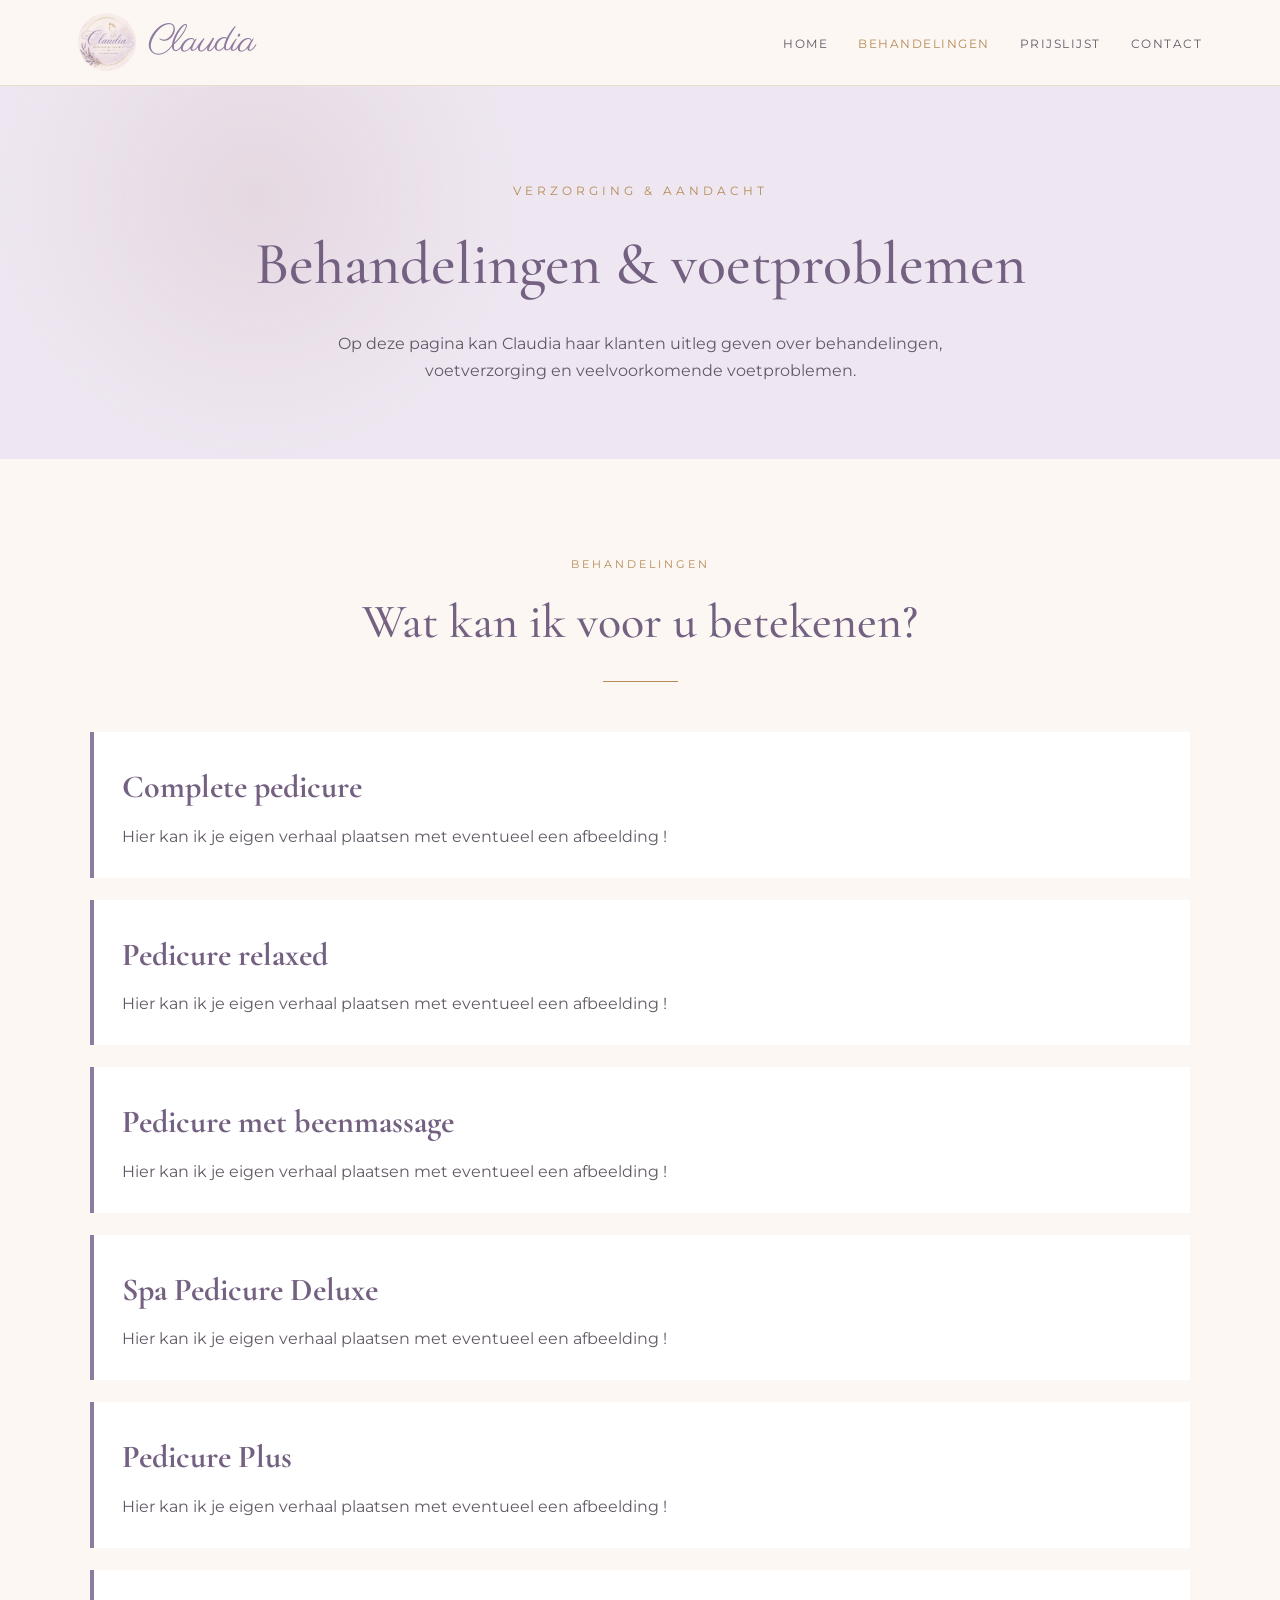
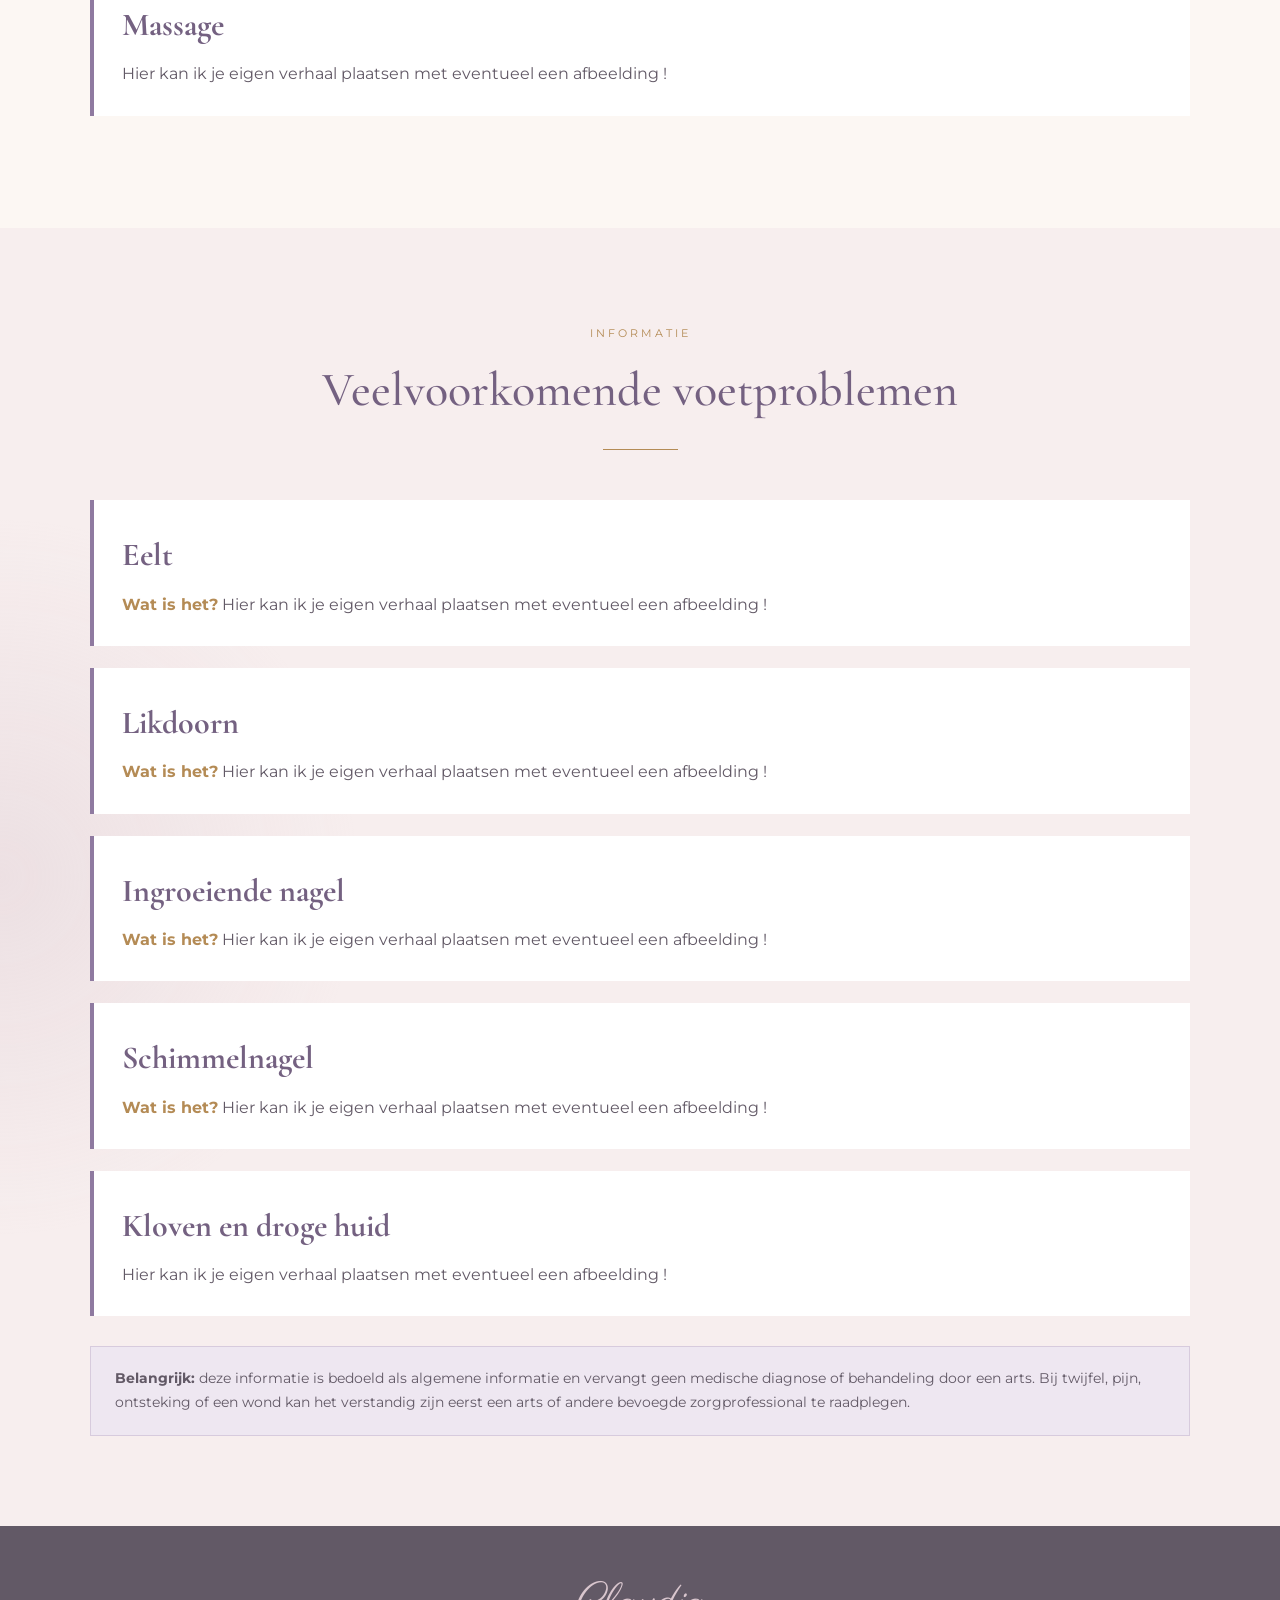
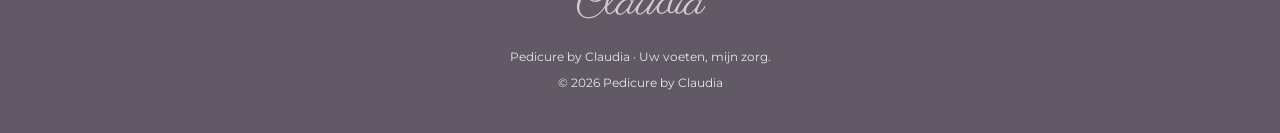
==== behandelingen.html @ 86fd4d82 "Add files via upload" ====
<!DOCTYPE html>
<html lang="nl">
<head>
<meta charset="UTF-8">
<meta name="viewport" content="width=device-width, initial-scale=1.0">
<title>Behandelingen | Pedicure by Claudia</title>
<link rel="stylesheet" href="style.css">
</head>
<body>
<header class="site-header"><nav class="nav"><a class="brand" href="index.html"><img src="images/logo.jpg" alt="Logo Pedicure by Claudia"><span class="brand-text">Claudia</span></a><button class="menu-toggle" onclick="toggleMenu()" aria-label="Menu openen">☰</button><ul class="nav-links" id="navLinks"><li><a href="index.html">Home</a></li><li><a href="behandelingen.html" class="active">Behandelingen</a></li><li><a href="prijzen.html">Prijslijst</a></li><li><a href="contact.html">Contact</a></li></ul></nav></header>

<section class="page-hero">
    <div class="container">
        <div class="eyebrow">Verzorging & aandacht</div>
        <h1>Behandelingen & voetproblemen</h1>
        <p>Op deze pagina kan Claudia haar klanten uitleg geven over behandelingen, voetverzorging en veelvoorkomende voetproblemen.</p>
    </div>
</section>

<section>
    <div class="container">
        <div class="section-heading">
            <span>Behandelingen</span>
            <h2>Wat kan ik voor u betekenen?</h2>
            <div class="line"></div>
        </div>

        <article class="treatment">
            <h3>Complete pedicure</h3>
            <p>Hier kan ik je eigen verhaal plaatsen met eventueel een afbeelding !</p>
        </article>

        <article class="treatment">
            <h3>Pedicure relaxed</h3>
            <p>Hier kan ik je eigen verhaal plaatsen met eventueel een afbeelding !</p>
        </article>

        <article class="treatment">
            <h3>Pedicure met beenmassage</h3>
            <p>Hier kan ik je eigen verhaal plaatsen met eventueel een afbeelding !</p>
        </article>

        <article class="treatment">
            <h3>Spa Pedicure Deluxe</h3>
            <p>Hier kan ik je eigen verhaal plaatsen met eventueel een afbeelding !</p>
        </article>

        <article class="treatment">
            <h3>Pedicure Plus</h3>
            <p>Hier kan ik je eigen verhaal plaatsen met eventueel een afbeelding !</p>
        </article>

        <article class="treatment">
            <h3>Massage</h3>
            <p>Hier kan ik je eigen verhaal plaatsen met eventueel een afbeelding !</p>
        </article>
    </div>
</section>

<section class="prices">
    <div class="container">
        <div class="section-heading">
            <span>Informatie</span>
            <h2>Veelvoorkomende voetproblemen</h2>
            <div class="line"></div>
        </div>

        <article class="treatment">
            <h3>Eelt</h3>
            <p><strong>Wat is het?</strong> Hier kan ik je eigen verhaal plaatsen met eventueel een afbeelding !</p>
        </article>

        <article class="treatment">
            <h3>Likdoorn</h3>
            <p><strong>Wat is het?</strong> Hier kan ik je eigen verhaal plaatsen met eventueel een afbeelding !</p>
        </article>

        <article class="treatment">
            <h3>Ingroeiende nagel</h3>
            <p><strong>Wat is het?</strong> Hier kan ik je eigen verhaal plaatsen met eventueel een afbeelding !</p>
        </article>

        <article class="treatment">
            <h3>Schimmelnagel</h3>
            <p><strong>Wat is het?</strong> Hier kan ik je eigen verhaal plaatsen met eventueel een afbeelding !</p>
        </article>

        <article class="treatment">
            <h3>Kloven en droge huid</h3> Hier kan ik je eigen verhaal plaatsen met eventueel een afbeelding !</p>
        </article>

        <div class="notice">
            <strong>Belangrijk:</strong> deze informatie is bedoeld als algemene informatie en vervangt geen medische diagnose of behandeling door een arts. Bij twijfel, pijn, ontsteking of een wond kan het verstandig zijn eerst een arts of andere bevoegde zorgprofessional te raadplegen.
        </div>
    </div>
</section>


<footer>
    <div class="footer-logo">Claudia</div>
    <p>Pedicure by Claudia · Uw voeten, mijn zorg.</p>
    <p>© 2026 Pedicure by Claudia</p>
</footer>


<script>
function toggleMenu(){
    document.getElementById('navLinks').classList.toggle('open');
}
document.querySelectorAll('.nav-links a').forEach(function(link){
    link.addEventListener('click',function(){
        document.getElementById('navLinks').classList.remove('open');
    });
});
</script>

</body>
</html>
---- style.css ----
@import url('https://fonts.googleapis.com/css2?family=Cormorant+Garamond:wght@400;500;600;700&family=Montserrat:wght@300;400;500;600&family=Parisienne&display=swap');

:root{
    --lavendel:#8f7aa0;
    --lavendel-donker:#746181;
    --lavendel-licht:#eee7f1;
    --roze:#d9c6ce;
    --roze-licht:#f7eeee;
    --creme:#fcf7f3;
    --goud:#b48b55;
    --goud-licht:#d8bd93;
    --tekst:#625966;
    --wit:#ffffff;
}

*{box-sizing:border-box;margin:0;padding:0}

html{scroll-behavior:smooth}

body{
    font-family:'Montserrat',sans-serif;
    color:var(--tekst);
    background:var(--creme);
    line-height:1.7;
}

a{color:inherit}

.site-header{
    position:sticky;
    top:0;
    z-index:1000;
    background:rgba(252,247,243,.96);
    backdrop-filter:blur(12px);
    border-bottom:1px solid rgba(180,139,85,.25);
}

.nav{
    max-width:1180px;
    min-height:82px;
    margin:auto;
    padding:10px 28px;
    display:flex;
    align-items:center;
    justify-content:space-between;
    gap:30px;
}

.brand{
    text-decoration:none;
    display:flex;
    align-items:center;
    gap:12px;
}

.brand img{
    width:58px;
    height:58px;
    object-fit:cover;
    border-radius:50%;
}

.brand-text{
    font-family:'Parisienne',cursive;
    font-size:38px;
    color:var(--lavendel);
}

.nav-links{
    display:flex;
    list-style:none;
    gap:30px;
}

.nav-links a{
    text-decoration:none;
    color:var(--tekst);
    text-transform:uppercase;
    letter-spacing:1.5px;
    font-size:12px;
    transition:.25s;
}

.nav-links a:hover,
.nav-links a.active{
    color:var(--goud);
}

.menu-toggle{
    display:none;
    border:0;
    background:none;
    color:var(--lavendel);
    font-size:28px;
    cursor:pointer;
}

.hero{
    min-height:calc(100vh - 82px);
    display:flex;
    align-items:center;
    justify-content:center;
    text-align:center;
    padding:80px 25px;
    position:relative;
    overflow:hidden;
    background:
        radial-gradient(circle at 15% 30%,rgba(217,198,206,.45),transparent 25%),
        radial-gradient(circle at 85% 65%,rgba(143,122,160,.16),transparent 30%),
        var(--creme);
}

.hero:before{
    content:"";
    position:absolute;
    width:min(700px,90vw);
    height:min(700px,90vw);
    border:1px solid rgba(180,139,85,.4);
    border-radius:50%;
}

.hero-content{
    position:relative;
    max-width:850px;
}

.eyebrow{
    color:var(--goud);
    text-transform:uppercase;
    letter-spacing:4px;
    font-size:12px;
    margin-bottom:12px;
}

.script{
    font-family:'Parisienne',cursive;
    color:var(--lavendel);
    font-size:clamp(80px,12vw,145px);
    line-height:.9;
    font-weight:400;
}

.hero h2{
    font-family:'Cormorant Garamond',serif;
    color:var(--goud);
    font-size:clamp(26px,4vw,43px);
    letter-spacing:3px;
    text-transform:uppercase;
    font-weight:500;
}

.divider{
    width:130px;
    height:1px;
    background:var(--goud);
    margin:25px auto;
    position:relative;
}

.divider:after{
    content:"♥";
    position:absolute;
    left:50%;
    transform:translate(-50%,-55%);
    padding:0 12px;
    background:var(--creme);
    color:var(--goud);
}

.hero p{
    font-family:'Cormorant Garamond',serif;
    color:var(--lavendel);
    font-size:25px;
    margin-bottom:30px;
}

.button{
    display:inline-block;
    text-decoration:none;
    background:var(--lavendel);
    border:1px solid var(--lavendel);
    color:white;
    padding:13px 28px;
    text-transform:uppercase;
    letter-spacing:1.8px;
    font-size:11px;
    transition:.25s;
}

.button:hover{
    background:transparent;
    color:var(--lavendel);
}

.button.gold{
    background:var(--goud);
    border-color:var(--goud);
}

.button.gold:hover{
    background:transparent;
    color:var(--goud);
}

.page-hero{
    padding:95px 25px 75px;
    text-align:center;
    background:
        radial-gradient(circle at 20% 30%,rgba(217,198,206,.45),transparent 25%),
        var(--lavendel-licht);
}

.page-hero h1{
    font-family:'Cormorant Garamond',serif;
    font-size:60px;
    color:var(--lavendel-donker);
    font-weight:500;
}

.page-hero p{
    max-width:700px;
    margin:15px auto 0;
}

section{
    padding:90px 25px;
}

.container{
    max-width:1100px;
    margin:auto;
}

.section-heading{
    text-align:center;
    margin-bottom:50px;
}

.section-heading span{
    color:var(--goud);
    text-transform:uppercase;
    letter-spacing:3px;
    font-size:11px;
}

.section-heading h2{
    font-family:'Cormorant Garamond',serif;
    color:var(--lavendel-donker);
    font-size:48px;
    font-weight:500;
    margin-top:5px;
}

.section-heading .line{
    width:75px;
    height:1px;
    background:var(--goud);
    margin:18px auto;
}

.intro{
    background:var(--wit);
}

.intro-grid{
    display:grid;
    grid-template-columns:1fr 1fr;
    gap:55px;
    align-items:center;
}

.logo-card{
    padding:25px;
    background:var(--roze-licht);
    border:1px solid rgba(180,139,85,.35);
}

.logo-card img{
    width:100%;
    display:block;
}

.text h3{
    font-family:'Cormorant Garamond',serif;
    color:var(--lavendel-donker);
    font-size:35px;
    margin-bottom:15px;
}

.text p{margin-bottom:16px}

.cards{
    display:grid;
    grid-template-columns:repeat(3,1fr);
    gap:22px;
}

.card{
    background:var(--wit);
    border:1px solid rgba(180,139,85,.25);
    padding:30px 25px;
    text-align:center;
    transition:.25s;
}

.card:hover{
    transform:translateY(-5px);
    box-shadow:0 12px 30px rgba(143,122,160,.12);
}

.icon{
    color:var(--goud);
    font-size:30px;
    margin-bottom:10px;
}

.card h3{
    font-family:'Cormorant Garamond',serif;
    color:var(--lavendel-donker);
    font-size:28px;
    margin-bottom:8px;
}

.card p{font-size:14px}

.prices{
    background:
        radial-gradient(circle at 0% 50%,rgba(217,198,206,.35),transparent 25%),
        var(--roze-licht);
}

.price-category{
    background:rgba(255,255,255,.65);
    padding:25px 30px;
    margin-bottom:25px;
    border:1px solid rgba(180,139,85,.22);
}

.price-category h3{
    font-family:'Cormorant Garamond',serif;
    color:var(--lavendel-donker);
    font-size:30px;
    font-weight:600;
    border-bottom:1px solid var(--goud-licht);
    padding-bottom:10px;
    margin-bottom:4px;
}

.price-row{
    display:grid;
    grid-template-columns:1fr 120px;
    gap:20px;
    padding:13px 0;
    border-bottom:1px solid rgba(180,139,85,.14);
}

.price-row:last-child{border-bottom:0}

.price{
    text-align:right;
    color:var(--goud);
    font-weight:600;
}

.treatment{
    background:var(--wit);
    border-left:4px solid var(--lavendel);
    padding:28px;
    margin-bottom:22px;
}

.treatment h3{
    font-family:'Cormorant Garamond',serif;
    font-size:32px;
    color:var(--lavendel-donker);
    margin-bottom:8px;
}

.treatment strong{
    color:var(--goud);
}

.notice{
    margin-top:30px;
    padding:20px 24px;
    background:var(--lavendel-licht);
    border:1px solid rgba(143,122,160,.25);
    font-size:14px;
}

.contact-section{background:var(--wit)}

.contact-grid{
    display:grid;
    grid-template-columns:repeat(3,1fr);
    gap:22px;
    margin-bottom:45px;
}

.contact-box{
    text-align:center;
    padding:30px 20px;
    border:1px solid rgba(180,139,85,.25);
    background:var(--roze-licht);
}

.contact-box .icon{font-size:26px}

.contact-box h3{
    font-family:'Cormorant Garamond',serif;
    color:var(--lavendel-donker);
    font-size:27px;
}

.contact-box a{
    text-decoration:none;
}

.form{
    max-width:750px;
    margin:auto;
    padding:35px;
    background:var(--creme);
    border:1px solid rgba(180,139,85,.25);
}

.form-row{
    display:grid;
    grid-template-columns:1fr 1fr;
    gap:18px;
}

.form-group{margin-bottom:18px}

.form label{
    display:block;
    font-size:12px;
    text-transform:uppercase;
    letter-spacing:1px;
    color:var(--lavendel-donker);
    margin-bottom:6px;
}

.form input,
.form textarea{
    width:100%;
    border:1px solid var(--goud-licht);
    background:white;
    padding:12px;
    font:inherit;
    color:var(--tekst);
}

.form textarea{
    min-height:150px;
    resize:vertical;
}

.form button{
    cursor:pointer;
}

.cta{
    text-align:center;
    background:var(--lavendel);
    color:white;
}

.cta h2{
    font-family:'Cormorant Garamond',serif;
    font-size:52px;
    font-weight:500;
}

.cta p{margin:8px 0 25px}

.cta .button{
    background:white;
    color:var(--lavendel);
    border-color:white;
}

footer{
    background:var(--tekst);
    color:white;
    text-align:center;
    padding:40px 20px;
}

.footer-logo{
    font-family:'Parisienne',cursive;
    color:var(--roze);
    font-size:45px;
}

footer p{
    font-size:12px;
    opacity:.85;
    margin-top:5px;
}

@media(max-width:800px){
    .nav{min-height:72px}
    .brand img{width:50px;height:50px}
    .brand-text{font-size:32px}

    .menu-toggle{display:block}

    .nav-links{
        display:none;
        position:absolute;
        top:72px;
        left:0;
        right:0;
        background:var(--creme);
        flex-direction:column;
        gap:0;
        border-bottom:1px solid var(--goud-licht);
    }

    .nav-links.open{display:flex}

    .nav-links li{text-align:center}
    .nav-links a{
        display:block;
        padding:14px;
    }

    .intro-grid,
    .cards,
    .contact-grid{
        grid-template-columns:1fr;
    }

    .page-hero h1{font-size:46px}

    .section-heading h2{font-size:40px}

    .price-row{
        grid-template-columns:1fr 85px;
    }

    .form-row{grid-template-columns:1fr}

    .cta h2{font-size:42px}
}
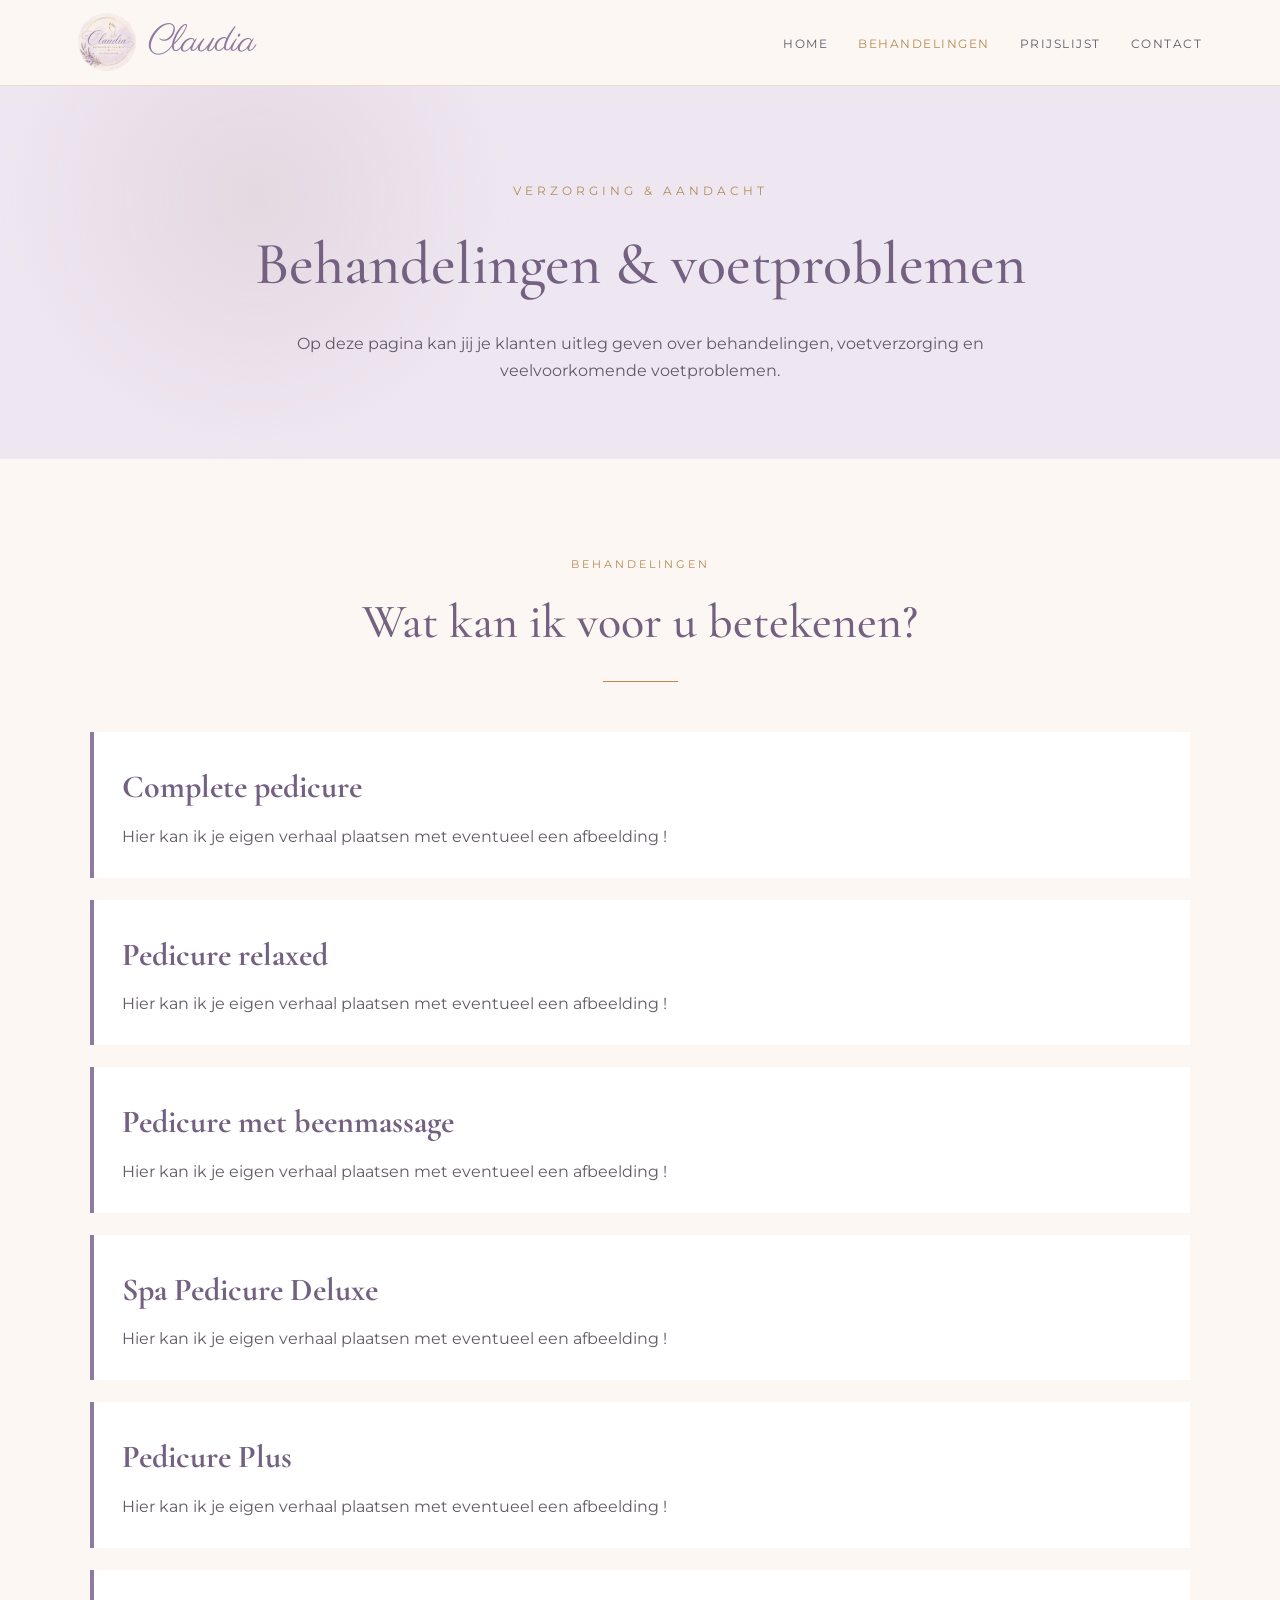
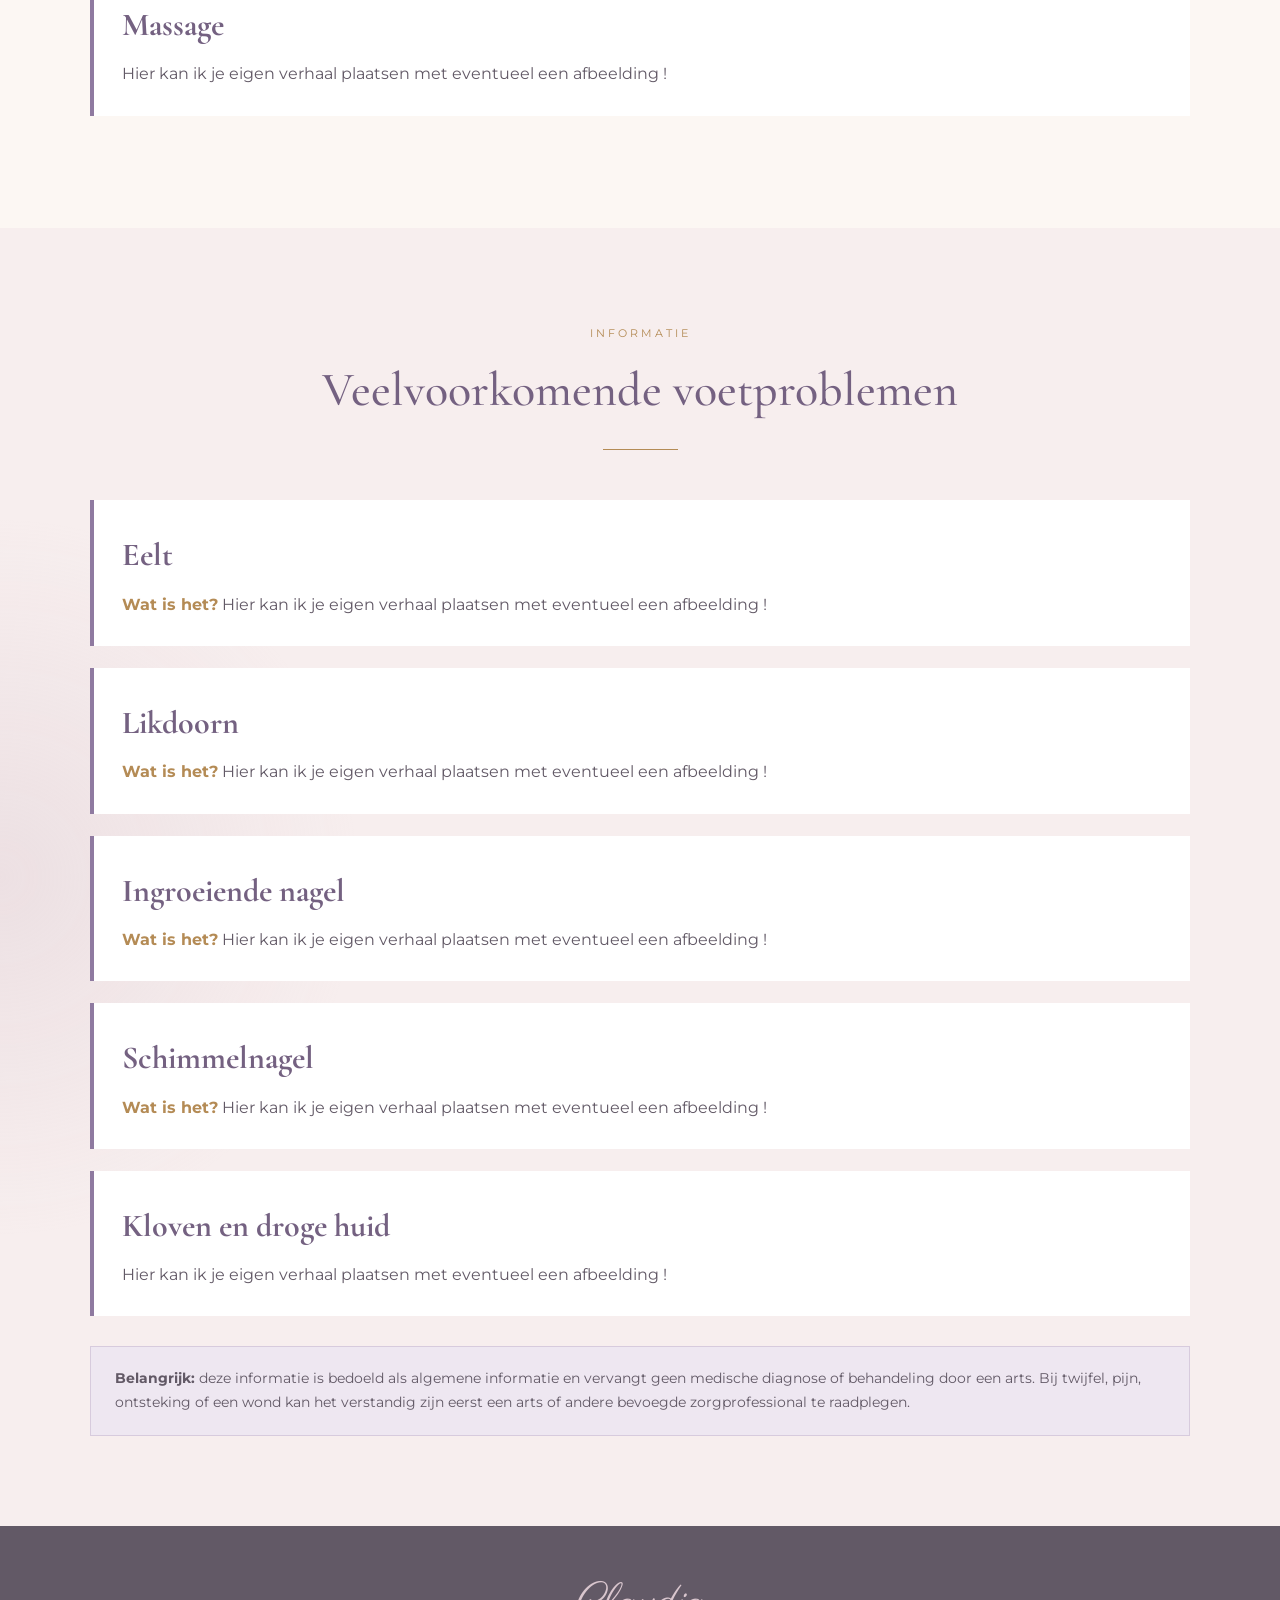
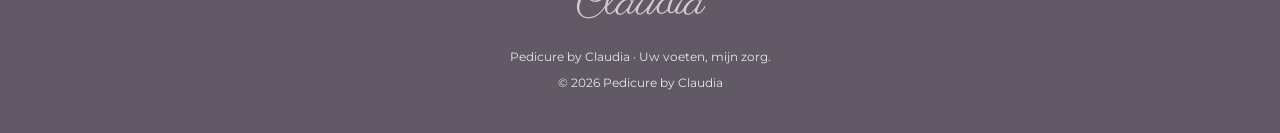
==== commit 9aaa3da3: "Update behandelingen.html" ====
--- a/behandelingen.html
+++ b/behandelingen.html
@@ -13,7 +13,7 @@
     <div class="container">
         <div class="eyebrow">Verzorging & aandacht</div>
         <h1>Behandelingen & voetproblemen</h1>
-        <p>Op deze pagina kan Claudia haar klanten uitleg geven over behandelingen, voetverzorging en veelvoorkomende voetproblemen.</p>
+        <p>Op deze pagina kan jij je klanten uitleg geven over behandelingen, voetverzorging en veelvoorkomende voetproblemen.</p>
     </div>
 </section>
 
@@ -115,4 +115,4 @@
 </script>
 
 </body>
-</html>+</html>
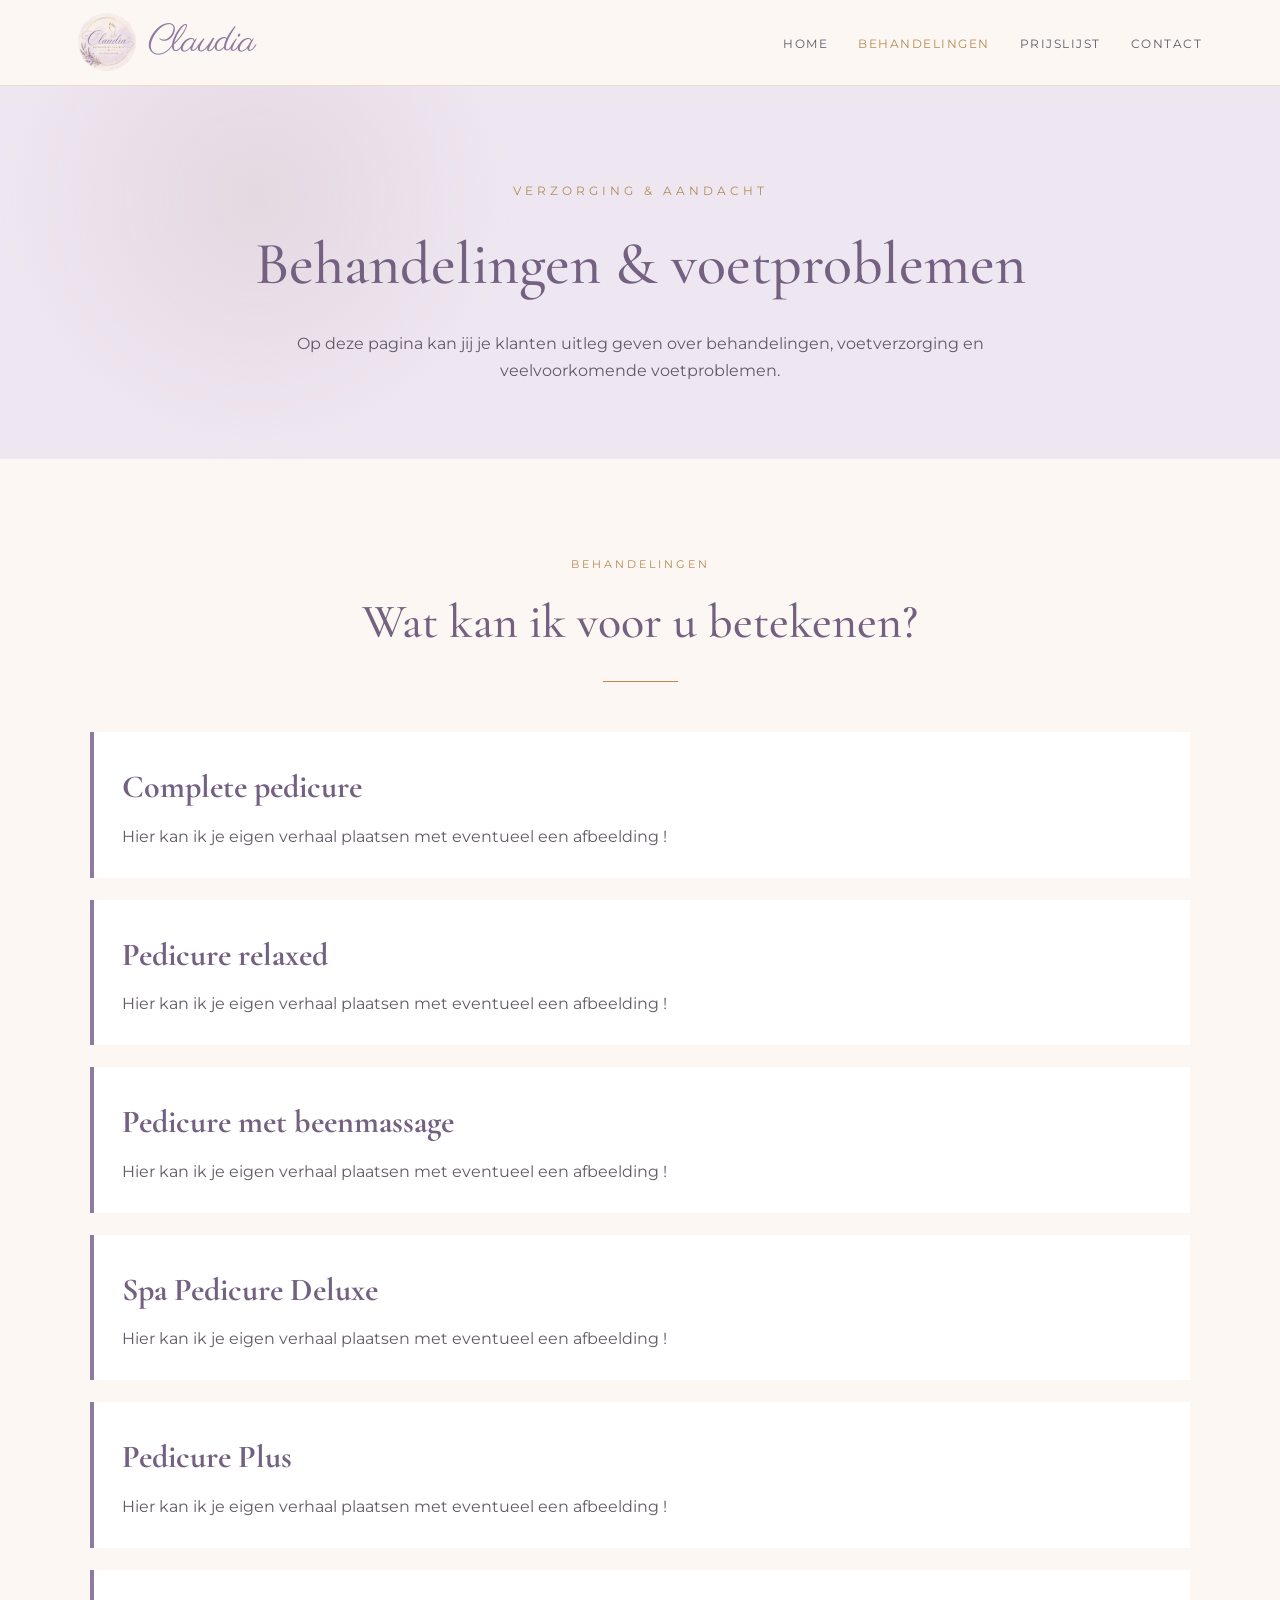
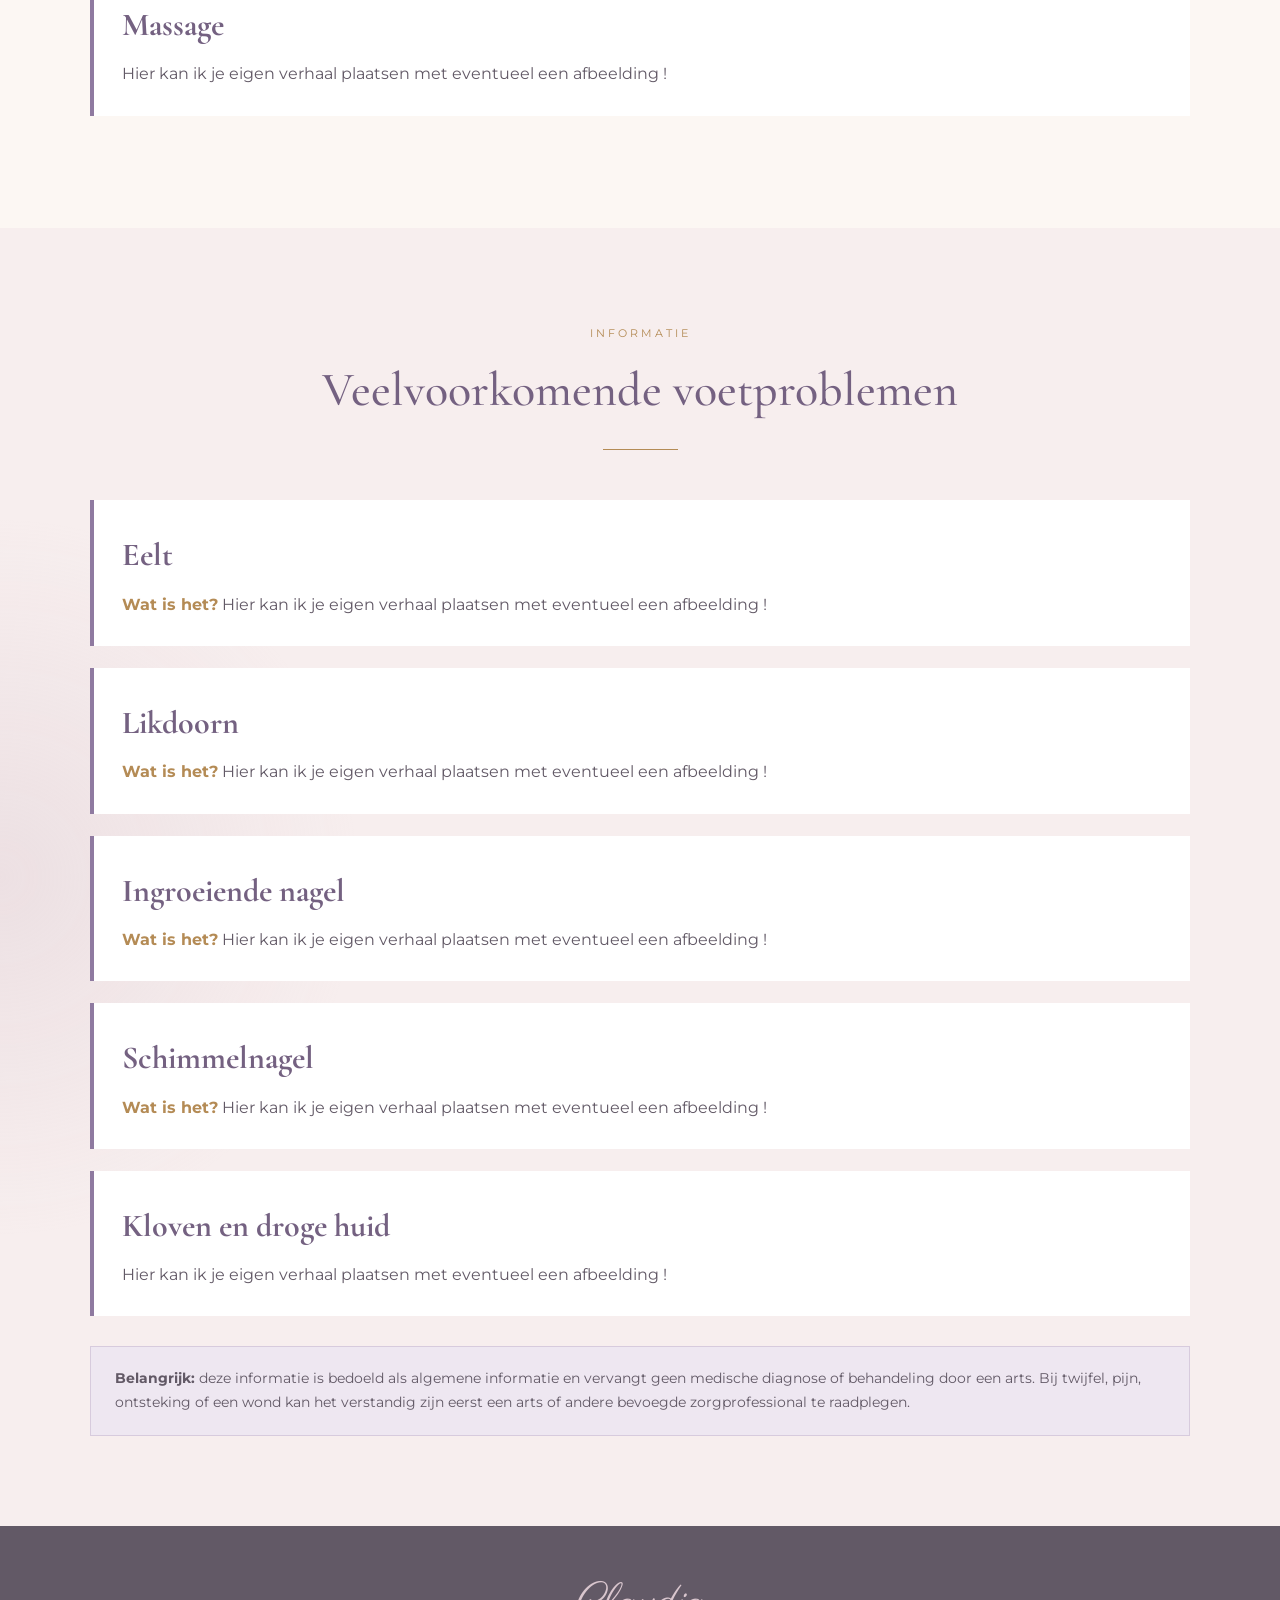
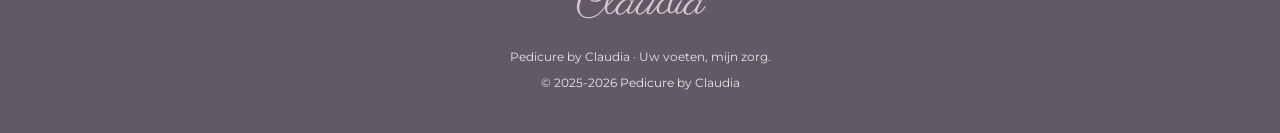
==== commit 31253199: "Update behandelingen.html" ====
--- a/behandelingen.html
+++ b/behandelingen.html
@@ -99,7 +99,7 @@
 <footer>
     <div class="footer-logo">Claudia</div>
     <p>Pedicure by Claudia · Uw voeten, mijn zorg.</p>
-    <p>© 2026 Pedicure by Claudia</p>
+    <p>© 2025-2026 Pedicure by Claudia</p>
 </footer>
 
 
